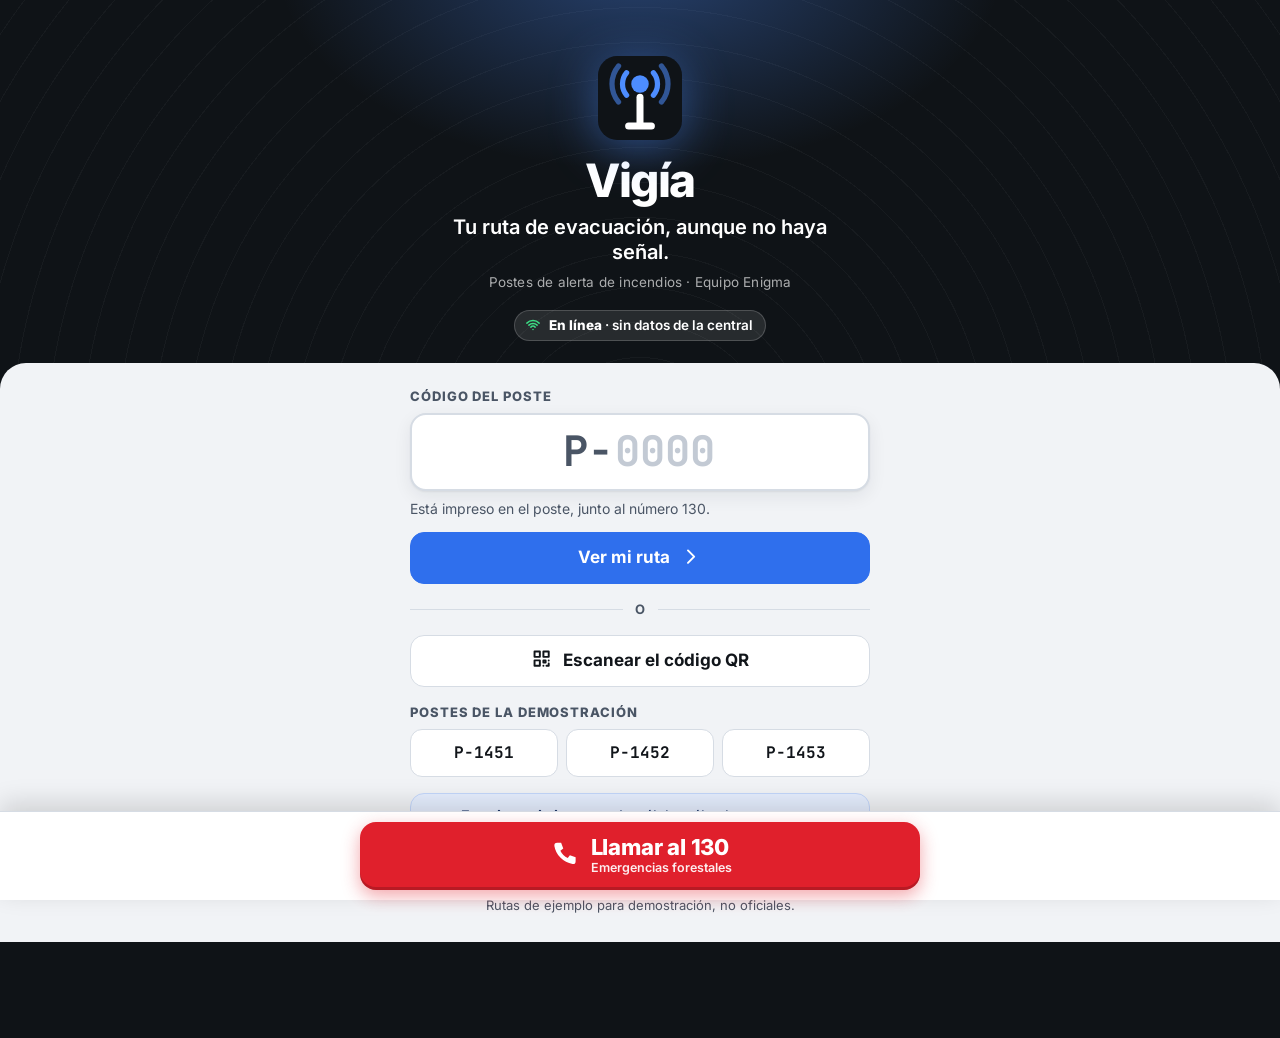
==== index.html @ 93f7270a "Add files via upload" ====
<!doctype html>
<html lang="es-CL">
<head>
<meta charset="utf-8">
<meta name="viewport" content="width=device-width, initial-scale=1, viewport-fit=cover">
<title>Vigía · Postes de Alerta</title>
<meta name="description" content="Tu ruta de evacuación y el estado de los postes de alerta de incendios. Funciona sin conexión.">
<meta name="theme-color" content="#0f1317">
<link rel="manifest" href="manifest.webmanifest">
<link rel="icon" href="icons/logo.svg" type="image/svg+xml">
<link rel="apple-touch-icon" href="icons/icon-192.png">
<link rel="preload" href="fonts/inter-latin-wght-normal.woff2" as="font" type="font/woff2" crossorigin>
<link rel="stylesheet" href="css/estilo.css">
</head>
<body class="vecino" data-tema="claro">

<div id="banda-sim" class="banda-sim" hidden><span>Simulación · datos de demostración</span></div>

<!-- Portada -->
<section id="entrada" class="portada" hidden>
  <div class="portada-cima">
    <span id="logo-portada"></span>
    <h1>Vigía</h1>
    <p class="lema">Tu ruta de evacuación, aunque no haya señal.</p>
    <p class="sublema">Postes de alerta de incendios · Equipo Enigma</p>
    <span id="pastilla-portada" class="pastilla" role="status" aria-live="polite"></span>
  </div>
  <div class="portada-hoja">
    <form id="form-codigo" autocomplete="off" novalidate>
      <label class="etiqueta" for="codigo">Código del poste</label>
      <div class="campo-codigo">
        <span aria-hidden="true">P-</span>
        <input id="codigo" inputmode="numeric" pattern="[0-9]*" maxlength="4" placeholder="0000" aria-label="Código del poste: cuatro números después de P guion" aria-describedby="ayuda-codigo">
      </div>
      <p id="ayuda-codigo" class="ayuda">Está impreso en el poste, junto al número 130.</p>
      <p id="error-codigo" class="error" role="alert" hidden></p>
      <button class="btn btn-primario btn-bloque" type="submit" style="margin-top:14px"><span>Ver mi ruta</span><span id="ico-entrar"></span></button>
    </form>
    <div class="separador">o</div>
    <div class="pila">
      <button id="btn-qr" class="btn btn-bloque" type="button"><span id="ico-qr"></span>Escanear el código QR</button>
      <div id="zona-qr" class="pila" hidden>
        <video id="camara" playsinline muted></video>
        <p id="estado-qr" class="sub">Apunta la cámara al código QR del poste.</p>
        <button id="btn-qr-cerrar" class="btn btn-chico" type="button">Cerrar cámara</button>
      </div>
    </div>
    <div>
      <span class="etiqueta">Postes de la demostración</span>
      <div id="lista-postes" class="demo-postes"></div>
    </div>
    <p class="nota-offline"><span id="ico-offline"></span><span><strong>Funciona sin internet.</strong> Instálala y ábrela una vez con conexión: el mapa y tu ruta quedan guardados en el teléfono.</span></p>
    <p class="nota">Rutas de ejemplo para demostración, no oficiales.</p>
  </div>
</section>

<!-- Pantalla del poste -->
<section id="poste" hidden>
  <header class="barra">
    <span class="marca"><span id="logo-barra"></span><b>Vigía</b></span>
    <button id="btn-cambiar" class="chip-poste" type="button" aria-label="Cambiar de poste">
      <span><small>ESTÁS EN EL POSTE</small><b id="p-codigo">P-0000</b></span><span id="ico-cambiar"></span>
    </button>
  </header>
  <div class="tira-con"><span id="pastilla" class="pastilla" role="status" aria-live="polite"></span></div>

  <div id="p-estado" class="heroe" data-e="x" role="status" aria-live="assertive"></div>

  <main class="contenido">
    <p id="p-aviso" class="aviso" hidden></p>
    <div class="col col-mapa">
      <div class="tarjeta mapa-caja">
        <div class="mapa-cab"><h2 id="mapa-titulo">Mapa del sector</h2></div>
        <svg id="mapa" class="mapa" role="img" aria-label="Mapa esquemático del sector con la ruta de evacuación"></svg>
        <div id="leyenda" class="leyenda"></div>
      </div>
    </div>
    <div class="col">
      <div class="tarjeta" id="p-ruta"></div>
      <div class="tarjeta" id="p-reporte">
        <h2 id="reporte-titulo">Avisar a la central</h2>
        <p class="sub">Un toque envía el aviso con el código de este poste. No reemplaza la llamada al 130.</p>
        <div class="reportes">
          <button class="btn btn-reporte" type="button" data-reporte="humo"><span data-ico="humo"></span>Veo humo</button>
          <button class="btn btn-reporte" type="button" data-reporte="fuego"><span data-ico="llama"></span>Veo fuego</button>
          <button class="btn btn-reporte" type="button" data-reporte="ayuda"><span data-ico="boton"></span>Necesito ayuda para salir</button>
          <button class="btn btn-reporte" type="button" data-reporte="asalvo"><span data-ico="check"></span>Llegué al punto de encuentro</button>
        </div>
        <p id="reporte-msg" class="reporte-msg" role="status" aria-live="polite" hidden></p>
      </div>
      <div class="tarjeta" id="p-tiempo-caja" hidden>
        <h2 id="tiempo-titulo">Qué ha pasado</h2>
        <ul id="p-tiempo" class="tiempo"></ul>
      </div>
      <p id="p-conexion" class="nota"></p>
      <p class="nota"><strong>Rutas de ejemplo para demostración, no oficiales.</strong><br>Proyecto universitario · Equipo Enigma</p>
    </div>
  </main>
</section>

<!-- Botón 130 fijo -->
<nav class="barra-130" aria-label="Llamada de emergencia">
  <div class="barra-130-in">
    <a id="p-llamar" class="btn-130" href="tel:130"><span id="ico-tel"></span><span><b>Llamar al 130</b><small>Emergencias forestales</small></span></a>
    <div id="p-dictar" class="dictar" hidden><small>Dicta el poste</small><b id="p-dictar-cod">P-0000</b></div>
  </div>
</nav>

<script src="lib/mqtt.min.js"></script>
<script src="config.js"></script>
<script src="datos.js"></script>
<script src="js/comun.js"></script>
<script src="js/ui.js"></script>
<script src="js/mapa.js"></script>
<script src="js/suscriptor.js"></script>
<script src="js/vecino.js"></script>
</body>
</html>
---- css/estilo.css ----
/* Vigía · Postes de Alerta — estilos.
   Tema claro (Vecino en normal) y tema oscuro (Central y modo emergencia) con las mismas variables. */

@font-face { font-family: "Inter"; src: url("../fonts/inter-latin-wght-normal.woff2") format("woff2"); font-weight: 100 900; font-style: normal; font-display: swap; }
@font-face { font-family: "JetBrains Mono"; src: url("../fonts/jetbrains-mono-latin-wght-normal.woff2") format("woff2"); font-weight: 100 800; font-style: normal; font-display: swap; }

:root {
  --acento: #2f6fed; --acento-claro: #4d8dff;
  --verde: #0b8043; --ambar: #ffb400; --rojo: #e0202c; --morado: #7c3aed; --fuego: #ff5a1f; --sim: #ff3dd4;
  --tinta-ambar: #16130a;
  --carbon: #0f1317; --carbon2: #181d23;

  --fondo: #f1f3f6; --sup: #ffffff; --sup2: #eef1f5; --borde: #d6dce4; --texto: #11151a; --texto2: #4a5565;
  --sombra: 0 1px 2px rgba(16, 24, 40, .06), 0 6px 18px rgba(16, 24, 40, .07);
  --sans: "Inter", system-ui, -apple-system, "Segoe UI", Roboto, Arial, sans-serif;
  --mono: "JetBrains Mono", ui-monospace, "Cascadia Mono", Consolas, monospace;
  --t: 250ms ease;

  /* Mapa claro */
  --m-terreno: #eceee2; --m-relieve: #dcdfcd; --m-bosque: #cbe2bb; --m-bosque-borde: #b3d1a2; --m-arbol: #5c9a5f;
  --m-camino: #ffffff; --m-camino-borde: #a9ae9d; --m-camino-eje: #cfd3c4;
  --m-casa: #ffffff; --m-casa-borde: #565b50; --m-techo: #b8643a;
  --m-texto: #11151a; --m-halo: #ffffff; --m-suave: #5a6356; --m-zona: #2f6b37;
}
[data-tema="oscuro"] {
  --fondo: #0f1317; --sup: #181d23; --sup2: #212830; --borde: #2e3742; --texto: #f3f5f7; --texto2: #a7b1bd;
  --sombra: 0 1px 2px rgba(0, 0, 0, .5), 0 8px 22px rgba(0, 0, 0, .35);
  --m-terreno: #1a1f25; --m-relieve: #262d35; --m-bosque: #1c3526; --m-bosque-borde: #142a1d; --m-arbol: #3c7748;
  --m-camino: #556070; --m-camino-borde: #0b0e12; --m-camino-eje: #7b8797;
  --m-casa: #cfd6de; --m-casa-borde: #0b0e12; --m-techo: #a2623f;
  --m-texto: #f3f5f7; --m-halo: #0f1317; --m-suave: #a7b1bd; --m-zona: #7fc48a;
}

* { box-sizing: border-box; }
html { -webkit-text-size-adjust: 100%; }
body {
  margin: 0; background: var(--fondo); color: var(--texto);
  font-family: var(--sans); font-size: 17px; line-height: 1.4; font-feature-settings: "cv11", "ss03";
  -webkit-font-smoothing: antialiased; transition: background-color var(--t), color var(--t);
}
h1, h2, h3, p, ul, ol { margin: 0; padding: 0; }
ul, ol { list-style: none; }
button, input, textarea { font: inherit; color: inherit; }
[hidden] { display: none !important; }
.mono { font-family: var(--mono); font-variant-numeric: tabular-nums; }
.ico { width: 1.25em; height: 1.25em; flex: none; display: inline-block; vertical-align: -.22em; }
:focus-visible { outline: 3px solid var(--acento-claro); outline-offset: 2px; }

/* ---------- Piezas comunes ---------- */
.marca { display: flex; align-items: center; gap: 10px; color: #fff; text-decoration: none; }
.marca b { font-size: 20px; font-weight: 800; letter-spacing: -.3px; line-height: 1.1; display: block; }
.marca small { display: block; font-size: 12px; font-weight: 500; opacity: .7; }

.tarjeta {
  background: var(--sup); border: 1px solid var(--borde); border-radius: 16px; padding: 16px;
  box-shadow: var(--sombra); transition: background-color var(--t), border-color var(--t); min-width: 0;
}
.tarjeta h2, .titulo-seccion {
  font-size: 13px; font-weight: 800; letter-spacing: .9px; text-transform: uppercase; color: var(--texto2);
  display: flex; align-items: center; gap: 8px; margin-bottom: 12px;
}
.sub { font-size: 15px; color: var(--texto2); }
.nota { font-size: 13px; color: var(--texto2); text-align: center; }

.btn {
  display: inline-flex; align-items: center; justify-content: center; gap: 10px; min-height: 52px; padding: 12px 18px;
  border-radius: 14px; border: 1.5px solid var(--borde); background: var(--sup); color: var(--texto);
  font-size: 17px; font-weight: 700; text-decoration: none; cursor: pointer; text-align: center;
  transition: transform 120ms ease, background-color var(--t), border-color var(--t), filter 120ms ease;
}
.btn:hover { filter: brightness(1.06); }
.btn:active { transform: scale(.98); }
.btn-primario { background: var(--acento); border-color: var(--acento); color: #fff; }
.btn-bloque { width: 100%; }
.btn-chico { min-height: 48px; font-size: 15px; padding: 8px 14px; border-radius: 12px; }

.pastilla {
  display: inline-flex; align-items: center; gap: 8px; min-height: 30px; padding: 5px 12px 5px 10px; border-radius: 999px;
  font-size: 13.5px; font-weight: 600; background: var(--sup2); color: var(--texto); border: 1px solid var(--borde);
  transition: background-color var(--t), color var(--t);
}
.pastilla b { font-weight: 800; }
.pastilla .ico { width: 16px; height: 16px; }
.pastilla.ok .ico { color: var(--verde); }
[data-tema="oscuro"] .pastilla.ok .ico { color: #3ddc84; }
.pastilla.off { background: #fff4d6; border-color: #e9c46a; color: #3d2f00; }
.pastilla.viejo { background: #fff4d6; border-color: #e9c46a; color: #3d2f00; }

.banda-sim {
  background: repeating-linear-gradient(-45deg, var(--sim) 0 14px, #ff7be3 14px 28px); color: #1a0016;
  font-weight: 900; font-size: 13px; letter-spacing: 1.5px; text-align: center; padding: 6px 10px; text-transform: uppercase;
}
.banda-sim span { background: #fff; padding: 2px 10px; border-radius: 6px; display: inline-block; }

/* ---------- Mapa ---------- */
.mapa-caja { padding: 0; overflow: hidden; }
.mapa-cab { display: flex; align-items: center; justify-content: space-between; gap: 8px; padding: 12px 16px; }
.mapa-cab h2 { margin: 0; }
svg.mapa { display: block; width: 100%; height: auto; font-family: var(--sans); }
.m-zona { font-size: 11px; font-weight: 800; fill: var(--m-zona); text-anchor: middle; letter-spacing: 3.5px; paint-order: stroke; stroke: var(--m-bosque); stroke-width: 4px; stroke-linejoin: round; }
.m-camino { font-size: 8px; font-weight: 600; fill: var(--m-suave); text-anchor: middle; paint-order: stroke; stroke: var(--m-halo); stroke-width: 3px; stroke-linejoin: round; letter-spacing: .3px; }
.m-cod { font-family: var(--mono); font-size: 12.5px; font-weight: 800; fill: var(--m-texto); paint-order: stroke; stroke: var(--m-halo); stroke-width: 4px; stroke-linejoin: round; }
.m-est { font-size: 8.5px; font-weight: 800; fill: var(--m-texto); letter-spacing: .5px; paint-order: stroke; stroke: var(--m-halo); stroke-width: 3.5px; stroke-linejoin: round; }
.m-etq { font-size: 9px; font-weight: 800; fill: var(--m-texto); letter-spacing: .5px; paint-order: stroke; stroke: var(--m-halo); stroke-width: 3.5px; stroke-linejoin: round; }
.m-aqui { font-size: 9px; font-weight: 800; fill: #fff; letter-spacing: .8px; }
.m-orden { font-family: var(--mono); font-size: 10.5px; font-weight: 800; fill: #0b0d10; }
.m-norte { font-size: 7px; font-weight: 800; fill: var(--m-texto); }
.m-nota { font-size: 7.5px; font-weight: 500; fill: var(--m-suave); }
.m-ruta { animation: m-correr .9s linear infinite; }
.m-pulso { opacity: 0; transform-box: fill-box; transform-origin: center; animation: m-pulso 1.8s ease-out infinite; }
.m-pulso2 { animation-delay: .9s; }
.m-halo { transform-box: fill-box; transform-origin: center; animation: m-halo 2.6s ease-out infinite; }
@keyframes m-correr { to { stroke-dashoffset: -20; } }
@keyframes m-pulso { 0% { transform: scale(1); opacity: .6; } 100% { transform: scale(2.3); opacity: 0; } }
@keyframes m-halo { 0% { transform: scale(1); opacity: .45; } 100% { transform: scale(1.9); opacity: 0; } }

.leyenda { display: flex; flex-wrap: wrap; gap: 8px 14px; padding: 12px 16px; font-size: 13px; font-weight: 600; color: var(--texto2); border-top: 1px solid var(--borde); }
.ley { display: inline-flex; align-items: center; gap: 6px; }
.ley-punto { width: 22px; height: 22px; border-radius: 50%; display: inline-flex; align-items: center; justify-content: center; border: 2px solid #fff; box-shadow: 0 0 0 1px rgba(0, 0, 0, .25); }
.ley-punto.punteado { border: 2px dashed #11151a; box-shadow: none; }
.ley-punto .ico { width: 13px; height: 13px; }
.ley-ruta { width: 28px; height: 8px; border-radius: 4px; background: var(--acento); border: 2px solid #fff; box-shadow: 0 0 0 1px rgba(0, 0, 0, .2); }
.ley-pe { width: 22px; height: 22px; border-radius: 50%; background: var(--acento); color: #fff; display: inline-flex; align-items: center; justify-content: center; border: 2px solid #fff; box-shadow: 0 0 0 1px rgba(0, 0, 0, .25); }
.ley-pe .ico { width: 12px; height: 12px; }

/* ---------- Línea de tiempo ---------- */
.tiempo { display: grid; gap: 8px; }
.ev {
  display: grid; grid-template-columns: 38px 1fr auto; gap: 12px; align-items: center;
  background: var(--sup2); border-radius: 12px; padding: 9px 12px 9px 9px; border-left: 5px solid var(--ev, #8a94a3);
  animation: ev-entra 280ms ease both;
}
.ev-ico { width: 38px; height: 38px; border-radius: 50%; background: var(--ev, #8a94a3); color: var(--ev-tinta, #fff); display: flex; align-items: center; justify-content: center; }
.ev-ico .ico { width: 20px; height: 20px; }
.ev-txt { font-size: 15px; font-weight: 650; line-height: 1.25; min-width: 0; }
.ev-txt small { display: block; font-size: 13px; font-weight: 500; color: var(--texto2); margin-top: 1px; }
.ev time { font-family: var(--mono); font-size: 12.5px; font-weight: 600; color: var(--texto2); white-space: nowrap; }
.ev-verde { --ev: var(--verde); }
.ev-ambar { --ev: var(--ambar); --ev-tinta: var(--tinta-ambar); }
.ev-rojo { --ev: var(--rojo); }
.ev-morado { --ev: var(--morado); }
.ev-fuego { --ev: #0b0d10; --ev-tinta: var(--fuego); border-left-color: var(--fuego); }
[data-tema="oscuro"] .ev-fuego .ev-ico { box-shadow: 0 0 0 2px var(--fuego); }
.ev-gris { --ev: #6b7686; }
@keyframes ev-entra { from { transform: translateY(-8px); } }

/* =====================================================================
   VECINO
   ===================================================================== */
body.vecino { padding-bottom: calc(96px + env(safe-area-inset-bottom)); }

/* Portada */
.portada { min-height: 100vh; min-height: 100dvh; display: flex; flex-direction: column; background: var(--carbon); margin-bottom: calc(-96px - env(safe-area-inset-bottom)); padding-bottom: calc(96px + env(safe-area-inset-bottom)); }
.portada-cima {
  color: #fff; padding: 36px 24px 44px; text-align: center; position: relative; overflow: hidden;
  background:
    radial-gradient(520px 300px at 50% -40px, rgba(77, 141, 255, .38), transparent 70%),
    repeating-radial-gradient(circle at 50% 120%, transparent 0 34px, rgba(255, 255, 255, .035) 34px 35px),
    var(--carbon);
}
.portada-cima .logo { filter: drop-shadow(0 8px 24px rgba(77, 141, 255, .45)); }
.portada-cima h1 { font-size: 46px; font-weight: 800; letter-spacing: -1.5px; line-height: 1; margin-top: 10px; }
.lema { font-size: 20px; font-weight: 600; line-height: 1.25; margin: 12px auto 0; max-width: 19em; }
.sublema { font-size: 13.5px; opacity: .65; margin-top: 8px; letter-spacing: .2px; }
.portada-cima .pastilla { margin-top: 18px; background: rgba(255, 255, 255, .1); border-color: rgba(255, 255, 255, .18); color: #fff; }
.portada-cima .pastilla.ok .ico { color: #3ddc84; }
.portada-cima .pastilla.off { background: #fff4d6; color: #3d2f00; }
.portada-hoja {
  flex: 1; background: var(--fondo); border-radius: 26px 26px 0 0; margin-top: -22px; position: relative;
  padding: 24px 20px 28px; display: grid; gap: 16px; align-content: start;
}
.portada-hoja > * { width: 100%; max-width: 460px; margin-inline: auto; }
.etiqueta { font-size: 13px; font-weight: 800; letter-spacing: .9px; text-transform: uppercase; color: var(--texto2); display: block; margin-bottom: 8px; }
.campo-codigo {
  display: flex; align-items: center; justify-content: center; gap: 2px; background: var(--sup); border: 2px solid var(--borde); border-radius: 16px;
  min-height: 78px; padding: 0 16px; font-family: var(--mono); font-size: 42px; font-weight: 700; box-shadow: var(--sombra);
  transition: border-color 150ms ease, box-shadow 150ms ease;
}
.campo-codigo:focus-within { border-color: var(--acento); box-shadow: 0 0 0 4px rgba(47, 111, 237, .18); }
.campo-codigo span { color: var(--texto2); }
.campo-codigo input { width: 4.1ch; border: 0; outline: 0; background: transparent; padding: 0; font-weight: 700; letter-spacing: 0; }
.campo-codigo input::placeholder { color: #c3cad4; }
.ayuda { font-size: 14px; color: var(--texto2); margin-top: 8px; }
.error { color: #b3141e; font-weight: 700; font-size: 15px; margin-top: 8px; display: flex; gap: 6px; align-items: flex-start; }
.pila { display: grid; gap: 12px; }
.separador { display: flex; align-items: center; gap: 12px; color: var(--texto2); font-size: 13px; font-weight: 700; text-transform: uppercase; letter-spacing: 1px; }
.separador::before, .separador::after { content: ""; flex: 1; height: 1px; background: var(--borde); }
video#camara { width: 100%; border-radius: 14px; background: #000; max-height: 46vh; display: block; }
.demo-postes { display: flex; gap: 8px; flex-wrap: wrap; }
.demo-postes .btn { flex: 1; font-family: var(--mono); font-size: 16px; min-width: 96px; }
.nota-offline { display: flex; gap: 12px; align-items: center; background: #e6efff; border: 1px solid #c4d7fb; color: #0f2a5f; border-radius: 14px; padding: 12px 14px; font-size: 14.5px; font-weight: 500; }
.nota-offline .ico { width: 24px; height: 24px; color: var(--acento); }

/* Barra superior del poste */
.barra {
  background: var(--carbon); color: #fff; display: flex; align-items: center; justify-content: space-between; gap: 10px;
  padding: 10px 16px; position: sticky; top: 0; z-index: 20;
}
.chip-poste {
  display: inline-flex; align-items: center; gap: 10px; min-height: 48px; padding: 4px 12px 4px 14px; border-radius: 12px; cursor: pointer;
  background: rgba(255, 255, 255, .1); border: 1px solid rgba(255, 255, 255, .2); color: #fff; text-align: left;
}
.chip-poste small { display: block; font-size: 10px; font-weight: 700; letter-spacing: 1.2px; opacity: .7; line-height: 1; }
.chip-poste b { font-family: var(--mono); font-size: 20px; font-weight: 700; line-height: 1.15; display: block; }
.chip-poste .ico { opacity: .75; }
.tira-con { background: var(--carbon2); padding: 7px 16px; display: flex; justify-content: center; }
.tira-con .pastilla { background: transparent; border-color: transparent; color: #e7ebf0; padding: 0; min-height: 24px; }
.tira-con .pastilla.ok .ico { color: #3ddc84; }
.tira-con .pastilla.off, .tira-con .pastilla.viejo { color: #ffd772; }

/* Banda de estado a todo el ancho */
.heroe { background: var(--sup2); color: var(--texto); transition: background var(--t), color var(--t); position: relative; overflow: hidden; }
.heroe-in { max-width: 1120px; margin: 0 auto; padding: 18px 16px 20px; display: grid; gap: 10px; position: relative; }
.heroe-cab { display: flex; align-items: center; gap: 12px; }
.heroe-ico { width: 52px; height: 52px; border-radius: 50%; background: rgba(0, 0, 0, .14); display: flex; align-items: center; justify-content: center; flex: none; position: relative; }
.heroe-ico .ico { width: 30px; height: 30px; }
.heroe-etq { font-size: 13px; font-weight: 800; letter-spacing: 1.4px; text-transform: uppercase; opacity: .9; }
.heroe-etq small { display: block; font-size: 13px; font-weight: 600; letter-spacing: .2px; text-transform: none; opacity: .9; margin-top: 2px; }
.heroe-orden { font-size: 22px; font-weight: 800; line-height: 1.12; letter-spacing: -.3px; }
.heroe-det { font-size: 16px; font-weight: 500; line-height: 1.35; max-width: 46em; }
.heroe[data-e="0"] { background: #dff3e6; color: #07351d; }
.heroe[data-e="0"] .heroe-ico { background: var(--verde); color: #fff; }
.heroe[data-e="x"] .heroe-ico { background: var(--acento); color: #fff; }
.heroe[data-e="1"] { background: var(--ambar); color: var(--tinta-ambar); }
.heroe[data-e="2"] { background: var(--rojo); color: #fff; }
.heroe[data-e="3"] { background: var(--morado); color: #fff; }
.heroe[data-e="fuego"] { background: linear-gradient(120deg, #5d0a0f, var(--rojo) 55%, var(--fuego)); color: #fff; }
.heroe.grande .heroe-in { padding: 22px 16px 26px; gap: 14px; }
.heroe.grande .heroe-orden { font-size: clamp(30px, 8.6vw, 54px); font-weight: 900; text-transform: uppercase; letter-spacing: -.6px; line-height: 1.02; }
.heroe.grande .heroe-ico { width: 60px; height: 60px; background: rgba(0, 0, 0, .2); }
.heroe.grande .heroe-ico .ico { width: 34px; height: 34px; }
.heroe.grande .heroe-ico::after { content: ""; position: absolute; inset: 0; border-radius: 50%; border: 3px solid currentColor; opacity: 0; animation: heroe-pulso 1.6s ease-out infinite; }
.heroe.grande .heroe-det { font-size: 17px; font-weight: 600; }
.heroe.grande::before {
  content: ""; position: absolute; inset: 0; pointer-events: none; opacity: .06;
  background: repeating-linear-gradient(-45deg, #000 0 18px, transparent 18px 36px);
}
@keyframes heroe-pulso { 0% { transform: scale(1); opacity: .7; } 100% { transform: scale(1.38); opacity: 0; } }

.contenido { max-width: 1120px; margin: 0 auto; padding: 14px 14px 20px; display: grid; gap: 14px; }
.col { display: grid; gap: 14px; align-content: start; min-width: 0; }
.aviso { display: flex; gap: 10px; align-items: flex-start; background: #fff4d6; border: 1px solid #e9c46a; color: #3d2f00; border-radius: 14px; padding: 12px 14px; font-size: 15px; font-weight: 600; }
.aviso .ico { color: #a36a00; margin-top: 1px; }
.aviso.grave { background: #ffe1e3; border-color: #f1a3a8; color: #5d0a0f; }
.aviso.grave .ico { color: var(--rojo); }

/* Ruta */
.ruta-alt { display: flex; gap: 10px; align-items: center; background: var(--acento); color: #fff; border-radius: 12px; padding: 10px 12px; font-weight: 800; font-size: 15px; letter-spacing: .4px; margin-bottom: 12px; }
.ruta-alt small { display: block; font-weight: 500; font-size: 13.5px; letter-spacing: 0; opacity: .95; }
.ruta-datos { display: grid; grid-template-columns: 1.4fr 1fr 1fr; gap: 8px; margin-bottom: 14px; }
.dato { background: var(--sup2); border-radius: 12px; padding: 9px 10px; font-weight: 800; font-size: 16px; line-height: 1.2; min-width: 0; }
.dato small { display: block; font-size: 11px; font-weight: 700; letter-spacing: .7px; text-transform: uppercase; color: var(--texto2); margin-bottom: 3px; }
.pasos { counter-reset: paso; display: grid; gap: 0; }
.pasos li { counter-increment: paso; display: grid; grid-template-columns: 34px 1fr; gap: 12px; padding-bottom: 14px; position: relative; font-size: 17px; font-weight: 550; line-height: 1.35; }
.pasos li::before {
  content: counter(paso); width: 34px; height: 34px; border-radius: 50%; background: var(--acento); color: #fff; font-weight: 800; font-size: 16px;
  display: flex; align-items: center; justify-content: center; position: relative; z-index: 1;
}
.pasos li::after { content: ""; position: absolute; left: 16px; top: 34px; bottom: 0; width: 2px; background: var(--borde); }
.pasos li:last-child { padding-bottom: 0; }
.pasos li:last-child::after { display: none; }
.pasos li span { padding-top: 5px; }
.pasos.refugio li::before { background: var(--morado); }

/* Avisos del vecino a la central */
.reportes { display: grid; grid-template-columns: 1fr 1fr; gap: 8px; margin-top: 12px; }
.btn-reporte { min-height: 60px; font-size: 15px; line-height: 1.2; padding: 8px 10px; justify-content: flex-start; text-align: left; background: var(--sup2); }
.btn-reporte .ico { width: 22px; height: 22px; color: var(--acento); }
[data-tema="oscuro"] .btn-reporte .ico { color: var(--acento-claro); }
.reporte-msg { display: flex; gap: 10px; align-items: flex-start; margin-top: 12px; padding: 10px 12px; border-radius: 12px; font-size: 15px; font-weight: 600; background: var(--sup2); }
.reporte-msg.ok { background: #dff3e6; color: #07351d; }
.reporte-msg.ok .ico { color: var(--verde); }
.reporte-msg.mal { background: #ffe1e3; color: #5d0a0f; }
.reporte-msg.mal .ico { color: var(--rojo); }

/* Barra fija del 130 */
.barra-130 {
  position: fixed; left: 0; right: 0; bottom: 0; z-index: 30; display: flex; justify-content: center;
  padding: 10px 12px calc(10px + env(safe-area-inset-bottom)); background: var(--sup); border-top: 1px solid var(--borde);
  box-shadow: 0 -8px 24px rgba(0, 0, 0, .14); transition: background-color var(--t), border-color var(--t);
}
.barra-130-in { display: flex; gap: 10px; width: 100%; max-width: 560px; align-items: stretch; }
.btn-130 {
  flex: 1; display: flex; align-items: center; justify-content: center; gap: 12px; min-height: 68px; border-radius: 16px; text-decoration: none;
  background: var(--rojo); color: #fff; box-shadow: 0 6px 18px rgba(224, 32, 44, .4), inset 0 -3px 0 rgba(0, 0, 0, .18); padding: 8px 14px;
  transition: transform 120ms ease, filter 120ms ease;
}
.btn-130:active { transform: scale(.98); }
.btn-130:hover { filter: brightness(1.07); }
.btn-130 .ico { width: 30px; height: 30px; }
.btn-130 b { display: block; font-size: 22px; font-weight: 800; line-height: 1.1; letter-spacing: -.2px; }
.btn-130 small { display: block; font-size: 12.5px; font-weight: 600; opacity: .92; }
.dictar { display: flex; flex-direction: column; justify-content: center; align-items: center; min-width: 116px; padding: 6px 12px; border-radius: 16px; background: var(--sup2); border: 1.5px dashed var(--texto2); }
.dictar small { font-size: 10.5px; font-weight: 800; letter-spacing: 1px; text-transform: uppercase; color: var(--texto2); }
.dictar b { font-family: var(--mono); font-size: 24px; font-weight: 800; line-height: 1.1; }

@media (min-width: 900px) {
  body.vecino .contenido { grid-template-columns: minmax(0, 5fr) minmax(0, 6fr); gap: 20px; padding: 20px 24px 28px; }
  body.vecino .contenido > .aviso { grid-column: 1 / -1; }
  body.vecino .col-mapa { position: sticky; top: 84px; }
  body.vecino svg.mapa { max-height: calc(100vh - 330px); }
  .heroe-in { padding-inline: 24px; }
  .heroe.grande .heroe-in { padding: 28px 24px 32px; }
  .barra { padding-inline: 24px; }
  .portada-cima { padding-top: 56px; }
}

@media (prefers-reduced-motion: reduce) {
  *, *::before, *::after { animation: none !important; transition: none !important; }
  .m-pulso { opacity: .3; transform: scale(1.5); }
  .m-pulso2 { display: none; }
}
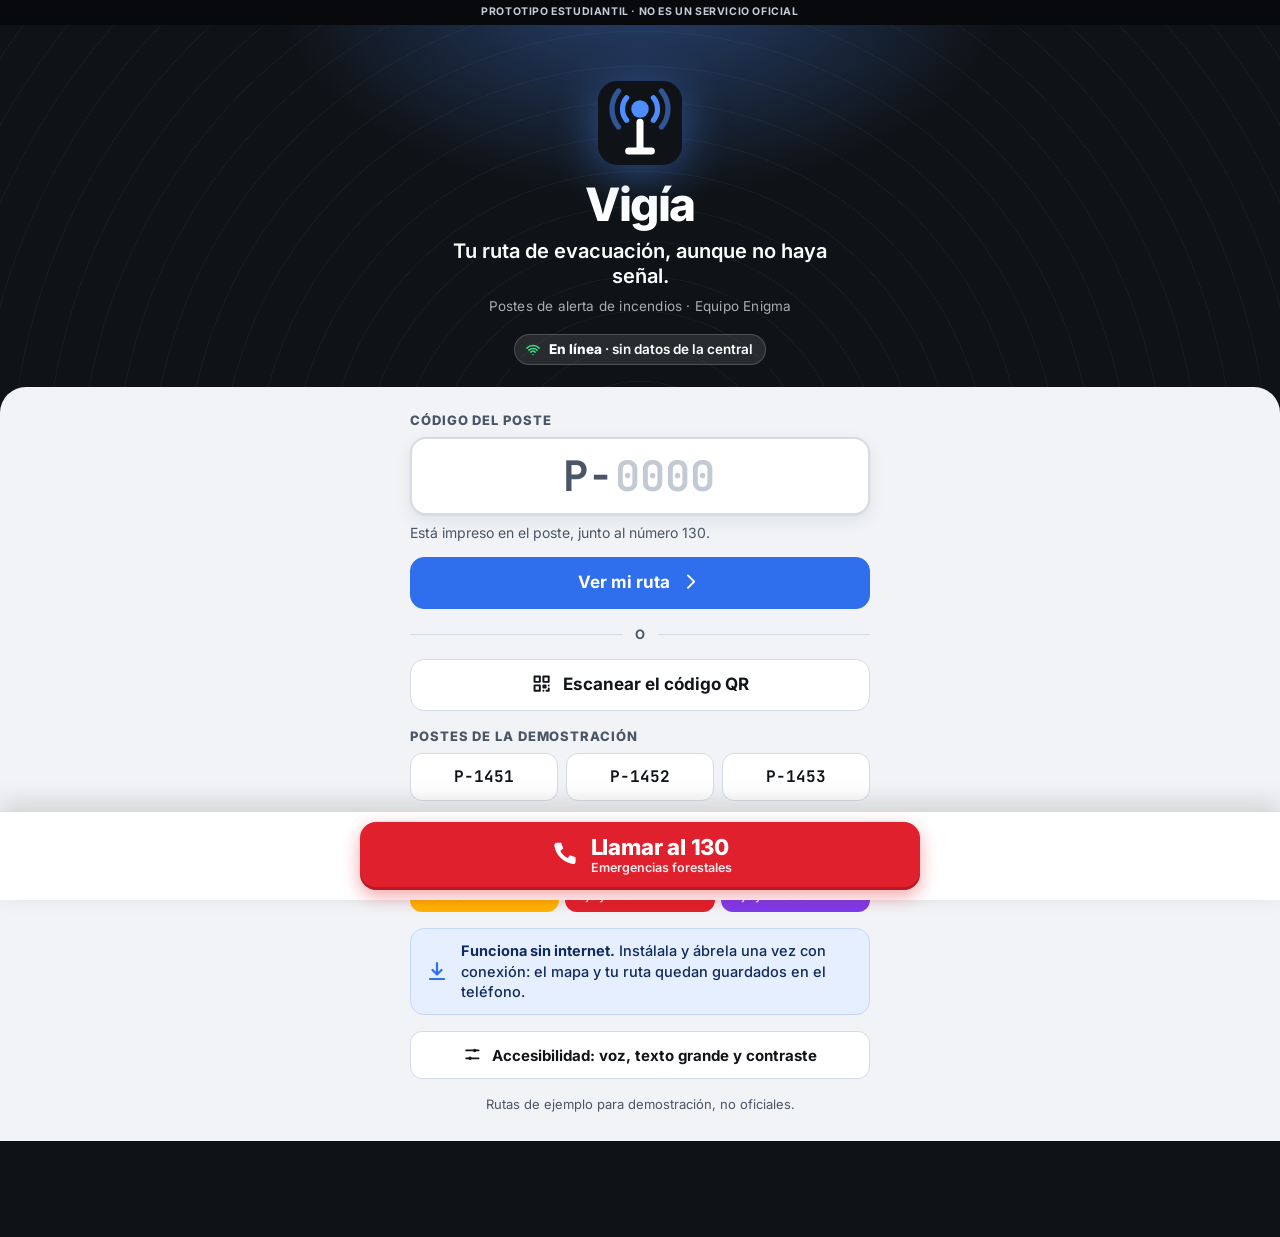
==== commit 6d4d8651: "Vista Vecino: niveles claros, orden en tres lineas, accesibilidad, preparacion y firmware con causa " ====
--- a/index.html
+++ b/index.html
@@ -14,6 +14,7 @@
 </head>
 <body class="vecino" data-tema="claro">
 
+<div class="banda-proto">Prototipo estudiantil · no es un servicio oficial</div>
 <div id="banda-sim" class="banda-sim" hidden><span>Simulación · datos de demostración</span></div>
 
 <!-- Portada -->
@@ -49,7 +50,12 @@
       <span class="etiqueta">Postes de la demostración</span>
       <div id="lista-postes" class="demo-postes"></div>
     </div>
+    <div>
+      <span class="etiqueta">Los tres niveles de alerta</span>
+      <ul id="niveles-mini" class="niveles-mini"></ul>
+    </div>
     <p class="nota-offline"><span id="ico-offline"></span><span><strong>Funciona sin internet.</strong> Instálala y ábrela una vez con conexión: el mapa y tu ruta quedan guardados en el teléfono.</span></p>
+    <button id="btn-ajustes2" class="btn btn-chico btn-bloque" type="button"><span id="ico-ajustes2"></span>Accesibilidad: voz, texto grande y contraste</button>
     <p class="nota">Rutas de ejemplo para demostración, no oficiales.</p>
   </div>
 </section>
@@ -58,9 +64,12 @@
 <section id="poste" hidden>
   <header class="barra">
     <span class="marca"><span id="logo-barra"></span><b>Vigía</b></span>
-    <button id="btn-cambiar" class="chip-poste" type="button" aria-label="Cambiar de poste">
-      <span><small>ESTÁS EN EL POSTE</small><b id="p-codigo">P-0000</b></span><span id="ico-cambiar"></span>
-    </button>
+    <span class="barra-der">
+      <button id="btn-ajustes" class="btn-icono" type="button" aria-label="Accesibilidad: voz, texto grande y contraste"><span id="ico-ajustes"></span></button>
+      <button id="btn-cambiar" class="chip-poste" type="button" aria-label="Cambiar de poste">
+        <span><small>ESTÁS EN EL POSTE</small><b id="p-codigo">P-0000</b></span><span id="ico-cambiar"></span>
+      </button>
+    </span>
   </header>
   <div class="tira-con"><span id="pastilla" class="pastilla" role="status" aria-live="polite"></span></div>
 
@@ -83,8 +92,8 @@
         <div class="reportes">
           <button class="btn btn-reporte" type="button" data-reporte="humo"><span data-ico="humo"></span>Veo humo</button>
           <button class="btn btn-reporte" type="button" data-reporte="fuego"><span data-ico="llama"></span>Veo fuego</button>
-          <button class="btn btn-reporte" type="button" data-reporte="ayuda"><span data-ico="boton"></span>Necesito ayuda para salir</button>
-          <button class="btn btn-reporte" type="button" data-reporte="asalvo"><span data-ico="check"></span>Llegué al punto de encuentro</button>
+          <button class="btn btn-reporte btn-ancho" type="button" data-reporte="asalvo"><span data-ico="check"></span>Llegué al punto de encuentro</button>
+          <button class="btn btn-reporte btn-ayuda" type="button" data-reporte="ayuda"><span data-ico="persona"></span><span>Necesito ayuda para salir<small>Para quien no puede evacuar solo. Es anónimo.</small></span></button>
         </div>
         <p id="reporte-msg" class="reporte-msg" role="status" aria-live="polite" hidden></p>
       </div>
@@ -92,6 +101,9 @@
         <h2 id="tiempo-titulo">Qué ha pasado</h2>
         <ul id="p-tiempo" class="tiempo"></ul>
       </div>
+      <h2 class="titulo-seccion titulo-prep">Prepárate antes · funciona sin conexión</h2>
+      <div id="p-preparacion" class="pila"></div>
+      <button id="btn-ficha" class="btn btn-chico btn-bloque" type="button"><span id="ico-ficha"></span>Imprimir la ficha de mi poste</button>
       <p id="p-conexion" class="nota"></p>
       <p class="nota"><strong>Rutas de ejemplo para demostración, no oficiales.</strong><br>Proyecto universitario · Equipo Enigma</p>
     </div>
@@ -106,6 +118,19 @@
   </div>
 </nav>
 
+<!-- Accesibilidad -->
+<dialog id="dlg-ajustes" class="hoja-ajustes">
+  <h2>Accesibilidad</h2>
+  <div id="aj-lista" class="aj-lista"></div>
+  <p id="aj-msg" class="sub" role="status"></p>
+  <div class="aj-pie">
+    <button id="btn-probar-voz" class="btn btn-chico" type="button">Probar la voz</button>
+    <button id="btn-ajustes-cerrar" class="btn btn-chico btn-primario" type="button">Listo</button>
+  </div>
+</dialog>
+<!-- Ficha del poste: solo se ve al imprimir -->
+<section id="ficha" class="ficha" aria-hidden="true"></section>
+
 <script src="lib/mqtt.min.js"></script>
 <script src="config.js"></script>
 <script src="datos.js"></script>
@@ -113,6 +138,7 @@
 <script src="js/ui.js"></script>
 <script src="js/mapa.js"></script>
 <script src="js/suscriptor.js"></script>
+<script src="js/extras.js"></script>
 <script src="js/vecino.js"></script>
 </body>
 </html>
--- a/css/estilo.css
+++ b/css/estilo.css
@@ -310,3 +310,130 @@
   .m-pulso { opacity: .3; transform: scale(1.5); }
   .m-pulso2 { display: none; }
 }
+
+/* =====================================================================
+   VECINO · mejoras: prototipo, orden en tres líneas, voz, preparación, accesibilidad
+   ===================================================================== */
+.banda-proto { background: #07090c; color: #c3ccd7; font-size: 11px; font-weight: 700; letter-spacing: 1.3px; text-transform: uppercase; text-align: center; padding: 5px 10px; }
+.barra-der { display: flex; align-items: center; gap: 8px; }
+.btn-icono { width: 48px; height: 48px; border-radius: 12px; background: rgba(255, 255, 255, .1); border: 1px solid rgba(255, 255, 255, .2); color: #fff; display: inline-flex; align-items: center; justify-content: center; cursor: pointer; }
+.btn-icono .ico { width: 24px; height: 24px; }
+
+.heroe-cab .heroe-etq { flex: 1; min-width: 0; }
+.btn-voz { display: inline-flex; align-items: center; gap: 6px; min-height: 44px; padding: 6px 12px; border-radius: 999px; border: 1.5px solid currentColor; background: rgba(0, 0, 0, .12); color: inherit; font-size: 14px; font-weight: 700; cursor: pointer; flex: none; }
+.btn-voz .ico { width: 20px; height: 20px; }
+.heroe-dest { display: flex; gap: 10px; align-items: flex-start; background: rgba(0, 0, 0, .2); border-radius: 14px; padding: 10px 12px; font-size: 18px; font-weight: 750; line-height: 1.25; }
+.heroe-dest .ico { width: 24px; height: 24px; margin-top: 1px; }
+.heroe[data-e="1"] .heroe-dest { background: rgba(0, 0, 0, .1); }
+.heroe.grande .heroe-orden { font-size: clamp(34px, 10.4vw, 62px); }
+.heroe[data-e="fuego"] .heroe-orden { font-size: clamp(30px, 8.6vw, 54px); }
+.heroe-det b { font-weight: 800; }
+
+.niveles-mini { display: grid; grid-template-columns: repeat(3, minmax(0, 1fr)); gap: 6px; }
+.niveles-mini li { display: flex; flex-direction: column; gap: 4px; align-items: flex-start; border-radius: 12px; padding: 8px 9px; color: #fff; min-width: 0; }
+.niveles-mini .ico { width: 20px; height: 20px; }
+.niveles-mini b { display: block; font-size: 13.5px; font-weight: 800; line-height: 1.1; }
+.niveles-mini small { display: block; font-size: 11.5px; font-weight: 600; opacity: .9; line-height: 1.2; }
+.niveles-mini .n1 { background: var(--ambar); color: var(--tinta-ambar); } .niveles-mini .n2 { background: var(--rojo); } .niveles-mini .n3 { background: var(--morado); }
+
+.btn-ayuda { grid-column: 1 / -1; border: 2px solid var(--rojo); }
+.btn-ayuda .ico { color: var(--rojo) !important; }
+.btn-ayuda small { display: block; font-size: 12.5px; font-weight: 500; color: var(--texto2); }
+
+.titulo-prep { margin: 6px 2px 0; }
+details.prep { padding: 0; }
+details.prep summary { list-style: none; cursor: pointer; display: grid; grid-template-columns: auto 1fr auto; gap: 12px; align-items: center; padding: 14px 16px; min-height: 56px; }
+details.prep summary::-webkit-details-marker { display: none; }
+details.prep summary > .ico { width: 26px; height: 26px; color: var(--acento); }
+[data-tema="oscuro"] details.prep summary > .ico { color: var(--acento-claro); }
+details.prep summary b { display: block; font-size: 16.5px; font-weight: 800; line-height: 1.2; }
+details.prep summary small { display: block; font-size: 13px; color: var(--texto2); font-weight: 600; }
+.prep-barra { width: 54px; height: 8px; border-radius: 4px; background: var(--sup2); overflow: hidden; display: block; border: 1px solid var(--borde); }
+.prep-barra i { display: block; height: 100%; background: var(--verde); transition: width var(--t); }
+details.prep > .sub, details.prep > ul { margin: 0 16px; }
+details.prep > ul { padding-bottom: 14px; }
+details.prep > .sub { margin-bottom: 10px; font-size: 14.5px; }
+.casillas { display: grid; gap: 2px; }
+.casillas label { display: grid; grid-template-columns: 28px 1fr; gap: 12px; align-items: center; min-height: 48px; font-size: 16px; font-weight: 550; line-height: 1.25; cursor: pointer; }
+.casillas input { width: 26px; height: 26px; accent-color: var(--verde); margin: 0; }
+.casillas input:checked + span { color: var(--texto2); text-decoration: line-through; }
+.luces { display: grid; gap: 10px; }
+.luces li { display: grid; grid-template-columns: 62px 1fr; gap: 12px; align-items: center; }
+.luces b { display: block; font-size: 15.5px; font-weight: 800; line-height: 1.2; }
+.luces small { display: block; font-size: 14px; color: var(--texto2); line-height: 1.25; }
+.luz-p { display: flex; gap: 4px; background: #0b0d10; padding: 6px 7px; border-radius: 999px; justify-content: center; }
+.luz-p i { width: 12px; height: 12px; border-radius: 50%; background: #333a44; }
+.l-v i:nth-child(3), .l-vp i:nth-child(3), .l-p i:nth-child(3) { background: #2bd971; }
+.l-a i:nth-child(2), .l-ra i:nth-child(2), .l-p i:nth-child(2) { background: var(--ambar); }
+.l-r i:nth-child(1), .l-ra i:nth-child(1), .l-p i:nth-child(1) { background: #ff3b47; }
+.l-vp i:nth-child(3), .l-a i:nth-child(2), .l-r i:nth-child(1) { animation: luz-parpadea 1s steps(1) infinite; }
+.l-r i:nth-child(1) { animation-duration: .5s; }
+@keyframes luz-parpadea { 50% { background: #333a44; } }
+
+/* Hoja de accesibilidad */
+.hoja-ajustes { border: 0; border-radius: 22px 22px 0 0; padding: 20px 16px calc(18px + env(safe-area-inset-bottom)); width: 100%; max-width: 520px; margin: auto auto 0; background: var(--sup); color: var(--texto); box-shadow: 0 -12px 40px rgba(0, 0, 0, .35); }
+.hoja-ajustes::backdrop { background: rgba(4, 6, 9, .6); }
+.hoja-ajustes h2 { font-size: 20px; font-weight: 800; margin-bottom: 12px; }
+.aj-lista { display: grid; gap: 8px; }
+.ajuste { display: grid; grid-template-columns: 40px 1fr auto; gap: 12px; align-items: center; text-align: left; min-height: 64px; padding: 8px 12px; border-radius: 14px; border: 1.5px solid var(--borde); background: var(--sup2); cursor: pointer; width: 100%; }
+.ajuste:disabled { opacity: .55; cursor: not-allowed; }
+.ajuste-ico { width: 40px; height: 40px; border-radius: 50%; background: var(--sup); display: flex; align-items: center; justify-content: center; }
+.ajuste b { display: block; font-size: 16px; font-weight: 750; line-height: 1.2; }
+.ajuste small { display: block; font-size: 13px; color: var(--texto2); line-height: 1.25; }
+.interruptor { width: 50px; height: 30px; border-radius: 999px; background: #8a94a3; position: relative; transition: background-color var(--t); display: block; }
+.interruptor::after { content: ""; position: absolute; top: 3px; left: 3px; width: 24px; height: 24px; border-radius: 50%; background: #fff; transition: transform var(--t); }
+.ajuste[aria-checked="true"] .interruptor { background: var(--verde); }
+.ajuste[aria-checked="true"] .interruptor::after { transform: translateX(20px); }
+.aj-pie { display: grid; grid-template-columns: 1fr 1fr; gap: 8px; margin-top: 14px; }
+#aj-msg:empty { display: none; }
+@media (min-width: 600px) { .hoja-ajustes { border-radius: 22px; margin: auto; } }
+
+/* Texto grande */
+body.texto-grande .heroe-det, body.texto-grande .pasos li, body.texto-grande .casillas label { font-size: 20px; }
+body.texto-grande .heroe-dest { font-size: 21px; }
+body.texto-grande .dato { font-size: 19px; }
+body.texto-grande .btn, body.texto-grande .ev-txt { font-size: 18.5px; }
+body.texto-grande .sub, body.texto-grande .heroe-etq small, body.texto-grande .ruta-alt small, body.texto-grande .luces small, body.texto-grande .btn-ayuda small { font-size: 16.5px; }
+body.texto-grande .pastilla, body.texto-grande .leyenda, body.texto-grande .nota { font-size: 15.5px; }
+body.texto-grande .heroe-orden { font-size: 27px; }
+body.texto-grande .heroe.grande .heroe-orden { font-size: clamp(38px, 11.5vw, 66px); }
+
+/* Alto contraste */
+body.alto-contraste, body.alto-contraste[data-tema] {
+  --fondo: #000; --sup: #000; --sup2: #14171c; --borde: #fff; --texto: #fff; --texto2: #f1f3f6; --sombra: none; --acento: #6aa2ff; --acento-claro: #8ab6ff;
+  --m-terreno: #000; --m-relieve: #222; --m-bosque: #0d2a16; --m-bosque-borde: #5fd17c; --m-arbol: #5fd17c; --m-camino: #8d98a6; --m-camino-borde: #fff; --m-camino-eje: #000;
+  --m-casa: #fff; --m-casa-borde: #000; --m-techo: #ffb38a; --m-texto: #fff; --m-halo: #000; --m-suave: #fff; --m-zona: #9cf0b2;
+}
+body.alto-contraste .tarjeta, body.alto-contraste .btn, body.alto-contraste .ev { border-width: 2px; }
+body.alto-contraste .ev { border: 2px solid #fff; border-left-width: 8px; }
+body.alto-contraste .heroe[data-e="0"], body.alto-contraste .heroe[data-e="x"] { background: #000; color: #fff; border-bottom: 3px solid #fff; }
+body.alto-contraste .heroe[data-e="1"] { background: #ffd400; color: #000; }
+body.alto-contraste .heroe[data-e="2"], body.alto-contraste .heroe[data-e="fuego"] { background: #c8000f; }
+body.alto-contraste .heroe.grande::before { display: none; }
+body.alto-contraste .pastilla.off, body.alto-contraste .pastilla.viejo, body.alto-contraste .aviso, body.alto-contraste .nota-offline { background: #000; color: #ffe27a; border: 2px solid #ffe27a; }
+body.alto-contraste .reporte-msg.ok { background: #000; color: #8ef0aa; border: 2px solid #8ef0aa; }
+body.alto-contraste .reporte-msg.mal, body.alto-contraste .aviso.grave { background: #000; color: #ff9aa1; border: 2px solid #ff9aa1; }
+body.alto-contraste .portada-hoja { background: #000; }
+body.alto-contraste .error { color: #ff9aa1; }
+body.alto-contraste .campo-codigo input::placeholder { color: #8a94a3; }
+body.alto-contraste :focus-visible { outline: 4px solid #ffe27a; }
+
+/* Ficha del poste: solo al imprimir */
+.ficha { display: none; }
+@media print {
+  @page { margin: 15mm; }
+  body.vecino { background: #fff !important; padding: 0 !important; }
+  body.vecino > *:not(.ficha) { display: none !important; }
+  .ficha { display: block; color: #000; font-size: 13pt; line-height: 1.4; }
+  .ficha-etq { font-size: 10pt; letter-spacing: 1px; text-transform: uppercase; color: #444; }
+  .ficha h1 { font-size: 34pt; font-weight: 800; margin: 4mm 0; }
+  .ficha h1 b { font-family: var(--mono); border: 3px solid #000; border-radius: 8px; padding: 0 8px; }
+  .ficha-130 { font-size: 15pt; border: 2px solid #000; border-radius: 8px; padding: 3mm 4mm; margin-bottom: 4mm; }
+  .ficha h3 { font-size: 13pt; margin: 5mm 0 2mm; border-bottom: 1px solid #000; }
+  .ficha ol, .ficha ul { padding-left: 6mm; list-style: revert; }
+  .ficha-nota { margin-top: 8mm; font-size: 9.5pt; color: #444; }
+}
+.banda-proto { letter-spacing: .6px; font-size: 10.5px; white-space: nowrap; overflow: hidden; text-overflow: ellipsis; }
+.btn-ancho { grid-column: 1 / -1; }
+.btn-voz { width: 46px; height: 46px; min-height: 0; padding: 0; justify-content: center; }
+.btn-voz .ico { width: 24px; height: 24px; }
